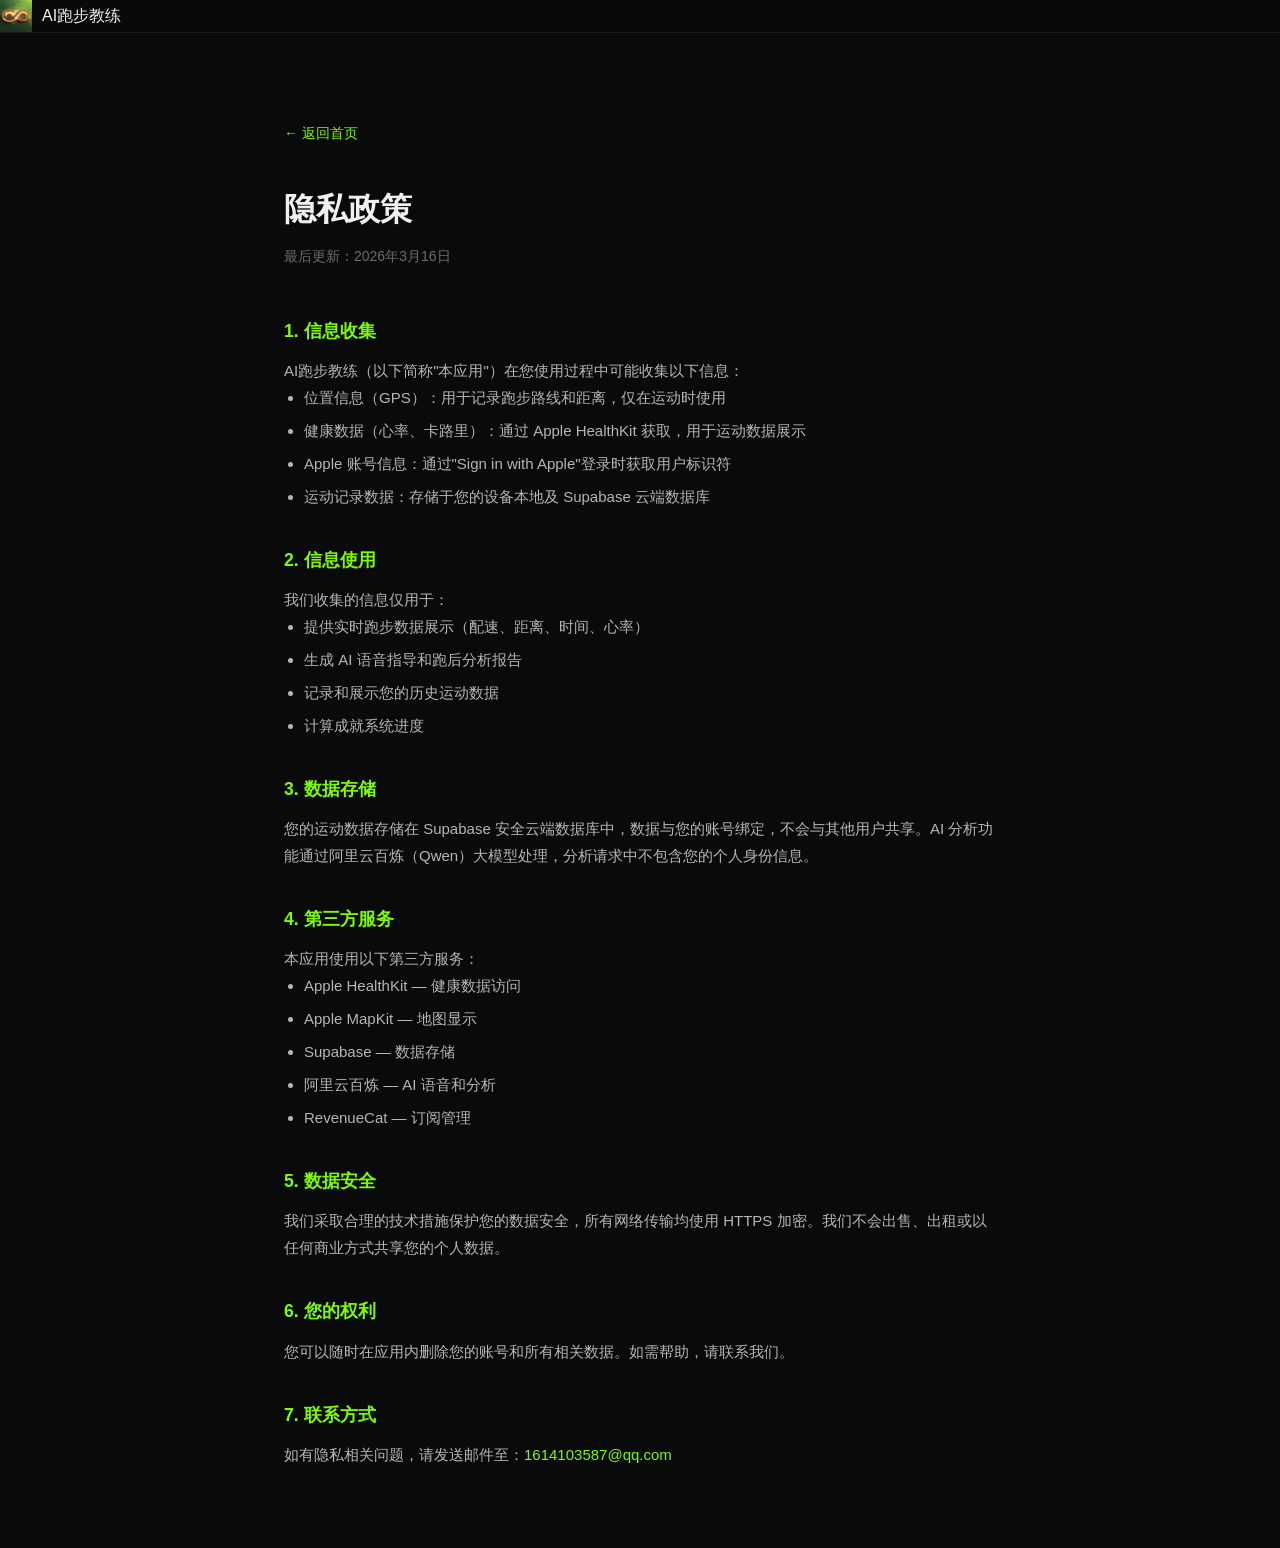
==== website/privacy.html @ d1427dce "新增隐私政策和使用条款页面 Co-Authored-By: Claude Sonnet 4.6 <noreply@anthropic.com>" ====
<!DOCTYPE html>
<html lang="zh-Hans">
<head>
  <meta charset="UTF-8">
  <meta name="viewport" content="width=device-width, initial-scale=1.0">
  <title>隐私政策 — AI跑步教练</title>
  <link rel="stylesheet" href="style.css">
  <style>
    .legal-page { max-width: 760px; margin: 0 auto; padding: 120px 24px 80px; }
    .legal-page h1 { font-size: 2rem; margin-bottom: 8px; }
    .legal-page .updated { color: rgba(255,255,255,0.4); font-size: 14px; margin-bottom: 48px; }
    .legal-page h2 { font-size: 1.1rem; margin: 36px 0 12px; color: #7CFC00; }
    .legal-page p, .legal-page li { color: rgba(255,255,255,0.7); line-height: 1.8; font-size: 15px; }
    .legal-page ul { padding-left: 20px; }
    .legal-page li { margin-bottom: 6px; }
    .back-link { display: inline-flex; align-items: center; gap: 6px; color: #7CFC00; text-decoration: none; font-size: 14px; margin-bottom: 40px; }
  </style>
</head>
<body>
  <nav class="navbar">
    <div class="nav-container">
      <a href="index.html" class="nav-logo">
        <img src="images/app-icon.png" alt="AI跑步教练" width="32" height="32">
        <span>AI跑步教练</span>
      </a>
    </div>
  </nav>

  <div class="legal-page">
    <a href="index.html" class="back-link">← 返回首页</a>
    <h1>隐私政策</h1>
    <p class="updated">最后更新：2026年3月16日</p>

    <h2>1. 信息收集</h2>
    <p>AI跑步教练（以下简称"本应用"）在您使用过程中可能收集以下信息：</p>
    <ul>
      <li>位置信息（GPS）：用于记录跑步路线和距离，仅在运动时使用</li>
      <li>健康数据（心率、卡路里）：通过 Apple HealthKit 获取，用于运动数据展示</li>
      <li>Apple 账号信息：通过"Sign in with Apple"登录时获取用户标识符</li>
      <li>运动记录数据：存储于您的设备本地及 Supabase 云端数据库</li>
    </ul>

    <h2>2. 信息使用</h2>
    <p>我们收集的信息仅用于：</p>
    <ul>
      <li>提供实时跑步数据展示（配速、距离、时间、心率）</li>
      <li>生成 AI 语音指导和跑后分析报告</li>
      <li>记录和展示您的历史运动数据</li>
      <li>计算成就系统进度</li>
    </ul>

    <h2>3. 数据存储</h2>
    <p>您的运动数据存储在 Supabase 安全云端数据库中，数据与您的账号绑定，不会与其他用户共享。AI 分析功能通过阿里云百炼（Qwen）大模型处理，分析请求中不包含您的个人身份信息。</p>

    <h2>4. 第三方服务</h2>
    <p>本应用使用以下第三方服务：</p>
    <ul>
      <li>Apple HealthKit — 健康数据访问</li>
      <li>Apple MapKit — 地图显示</li>
      <li>Supabase — 数据存储</li>
      <li>阿里云百炼 — AI 语音和分析</li>
      <li>RevenueCat — 订阅管理</li>
    </ul>

    <h2>5. 数据安全</h2>
    <p>我们采取合理的技术措施保护您的数据安全，所有网络传输均使用 HTTPS 加密。我们不会出售、出租或以任何商业方式共享您的个人数据。</p>

    <h2>6. 您的权利</h2>
    <p>您可以随时在应用内删除您的账号和所有相关数据。如需帮助，请联系我们。</p>

    <h2>7. 联系方式</h2>
    <p>如有隐私相关问题，请发送邮件至：<a href="mailto:1614103587@qq.com" style="color:#7CFC00;">1614103587@qq.com</a></p>
  </div>
</body>
</html>
---- website/style.css ----
/* ===== 全局重置 ===== */
*, *::before, *::after { box-sizing: border-box; margin: 0; padding: 0; }

:root {
  --orange: #FF6B35;
  --orange-light: #FF8C5A;
  --bg: #0A0A0A;
  --bg2: #111111;
  --bg3: #1A1A1A;
  --border: rgba(255,255,255,0.08);
  --text: #F0F0F0;
  --text-sub: #888;
  --radius: 16px;
  --radius-sm: 10px;
}

html { scroll-behavior: smooth; }

body {
  font-family: -apple-system, BlinkMacSystemFont, "PingFang SC", "Helvetica Neue", sans-serif;
  background: var(--bg);
  color: var(--text);
  line-height: 1.6;
  overflow-x: hidden;
}

a { text-decoration: none; color: inherit; }
img { max-width: 100%; display: block; }

/* ===== 导航栏 ===== */
.navbar {
  position: fixed;
  top: 0; left: 0; right: 0;
  z-index: 100;
  background: rgba(10,10,10,0.85);
  backdrop-filter: blur(12px);
  -webkit-backdrop-filter: blur(12px);
  border-bottom: 1px solid var(--border);
}
.nav-inner {
  max-width: 1100px;
  margin: 0 auto;
  padding: 0 24px;
  height: 60px;
  display: flex;
  align-items: center;
  justify-content: space-between;
}
.nav-logo { display: flex; align-items: center; gap: 10px; }
.nav-icon { width: 32px; height: 32px; border-radius: 8px; }
.nav-title { font-size: 17px; font-weight: 600; }
.nav-actions { display: flex; align-items: center; gap: 12px; }

.lang-toggle {
  background: var(--bg3);
  border: 1px solid var(--border);
  color: var(--text-sub);
  padding: 5px 12px;
  border-radius: 20px;
  font-size: 13px;
  cursor: pointer;
  transition: all 0.2s;
}
.lang-toggle:hover { border-color: var(--orange); color: var(--orange); }

.btn-nav {
  background: var(--orange);
  color: white;
  padding: 8px 18px;
  border-radius: 20px;
  font-size: 14px;
  font-weight: 600;
  transition: background 0.2s;
}
.btn-nav:hover { background: var(--orange-light); }

/* ===== Hero ===== */
.hero {
  min-height: 100vh;
  padding: 100px 24px 60px;
  max-width: 1100px;
  margin: 0 auto;
  display: flex;
  align-items: center;
  gap: 60px;
}
.hero-content { flex: 1; }
.hero-visual { flex: 0 0 320px; display: flex; justify-content: center; }

.hero-badge {
  display: inline-block;
  background: rgba(255,107,53,0.15);
  border: 1px solid rgba(255,107,53,0.3);
  color: var(--orange);
  padding: 5px 14px;
  border-radius: 20px;
  font-size: 13px;
  font-weight: 600;
  margin-bottom: 20px;
}
.hero-title {
  font-size: clamp(36px, 5vw, 58px);
  font-weight: 700;
  line-height: 1.15;
  margin-bottom: 20px;
  letter-spacing: -0.5px;
}
.gradient-text {
  background: linear-gradient(135deg, var(--orange), #FF3CAC);
  -webkit-background-clip: text;
  -webkit-text-fill-color: transparent;
  background-clip: text;
}
.hero-sub {
  font-size: 17px;
  color: var(--text-sub);
  margin-bottom: 36px;
  line-height: 1.7;
}
.hero-buttons { margin-bottom: 24px; }

.btn-appstore {
  display: inline-flex;
  align-items: center;
  gap: 12px;
  background: #000;
  border: 1.5px solid rgba(255,255,255,0.2);
  color: white;
  padding: 12px 22px;
  border-radius: 12px;
  transition: all 0.2s;
}
.btn-appstore:hover { border-color: rgba(255,255,255,0.5); transform: translateY(-1px); }
.btn-small { font-size: 11px; opacity: 0.8; }
.btn-large { font-size: 18px; font-weight: 600; line-height: 1.2; }

.hero-rating { font-size: 14px; color: var(--text-sub); }
.stars { color: #FFD700; margin-right: 6px; }

/* Phone Mockup */
.phone-mockup {
  width: 280px;
  height: 580px;
  background: #1C1C1E;
  border-radius: 46px;
  border: 8px solid #2C2C2E;
  box-shadow: 0 40px 80px rgba(0,0,0,0.6), 0 0 0 1px rgba(255,255,255,0.05);
  overflow: hidden;
  position: relative;
}
.phone-screen { width: 100%; height: 100%; overflow: hidden; }
.phone-screen .screenshot { width: 100%; height: 100%; object-fit: cover; }

/* 无截图时的占位 */
.phone-screen:not(:has(img[src*="screenshot"])) {
  background: linear-gradient(160deg, #1A1A2E, #16213E, #0F3460);
  display: flex;
  align-items: center;
  justify-content: center;
}

/* ===== Section 公共 ===== */
.section-inner {
  max-width: 1100px;
  margin: 0 auto;
  padding: 0 24px;
}
.section-title {
  font-size: clamp(26px, 3.5vw, 38px);
  font-weight: 700;
  text-align: center;
  margin-bottom: 10px;
}
.section-sub {
  text-align: center;
  color: var(--text-sub);
  font-size: 16px;
  margin-bottom: 56px;
}

/* ===== 功能卡片 ===== */
.features {
  padding: 100px 0;
  background: var(--bg2);
}
.features-grid {
  display: grid;
  grid-template-columns: repeat(auto-fit, minmax(300px, 1fr));
  gap: 20px;
}
.feature-card {
  background: var(--bg3);
  border: 1px solid var(--border);
  border-radius: var(--radius);
  padding: 32px 28px;
  transition: border-color 0.2s, transform 0.2s;
}
.feature-card:hover { border-color: rgba(255,107,53,0.3); transform: translateY(-3px); }
.feature-icon { font-size: 36px; margin-bottom: 16px; }
.feature-card h3 { font-size: 18px; font-weight: 600; margin-bottom: 10px; }
.feature-card p { color: var(--text-sub); font-size: 15px; line-height: 1.65; }

/* ===== 语音演示 ===== */
.voice-demo {
  padding: 100px 0;
  background: var(--bg);
}
.voice-bubbles {
  max-width: 680px;
  margin: 0 auto;
  display: flex;
  flex-direction: column;
  gap: 20px;
}
.bubble {
  padding: 18px 22px;
  border-radius: var(--radius);
  max-width: 82%;
  position: relative;
}
.bubble-left {
  align-self: flex-start;
  background: var(--bg3);
  border: 1px solid var(--border);
  border-bottom-left-radius: 4px;
}
.bubble-right {
  align-self: flex-end;
  background: linear-gradient(135deg, rgba(255,107,53,0.15), rgba(255,60,172,0.1));
  border: 1px solid rgba(255,107,53,0.2);
  border-bottom-right-radius: 4px;
}
.bubble-time {
  font-size: 11px;
  font-weight: 600;
  color: var(--orange);
  text-transform: uppercase;
  letter-spacing: 0.5px;
  margin-bottom: 6px;
}
.bubble-text { font-size: 15px; line-height: 1.6; }

/* ===== 订阅定价 ===== */
.pricing {
  padding: 100px 0;
  background: var(--bg2);
}
.pricing-grid {
  display: grid;
  grid-template-columns: repeat(auto-fit, minmax(280px, 1fr));
  gap: 20px;
  align-items: start;
  margin-bottom: 24px;
}
.pricing-card {
  background: var(--bg3);
  border: 1px solid var(--border);
  border-radius: var(--radius);
  padding: 32px 28px;
  position: relative;
  transition: transform 0.2s;
}
.pricing-card:hover { transform: translateY(-3px); }
.pricing-featured {
  border-color: var(--orange);
  box-shadow: 0 0 40px rgba(255,107,53,0.12);
  transform: scale(1.02);
}
.pricing-featured:hover { transform: scale(1.02) translateY(-3px); }

.plan-badge {
  position: absolute;
  top: -13px;
  left: 50%;
  transform: translateX(-50%);
  background: var(--orange);
  color: white;
  font-size: 12px;
  font-weight: 700;
  padding: 4px 16px;
  border-radius: 20px;
  white-space: nowrap;
}
.plan-name { font-size: 14px; font-weight: 600; color: var(--text-sub); margin-bottom: 12px; }
.plan-price { margin-bottom: 6px; }
.price-original {
  font-size: 14px;
  color: var(--text-sub);
  text-decoration: line-through;
  margin-right: 6px;
}
.price-num { font-size: 40px; font-weight: 700; }
.price-period { font-size: 14px; color: var(--text-sub); }
.price-note { font-size: 13px; color: var(--orange); margin-bottom: 24px; }

.plan-features { list-style: none; margin-bottom: 28px; }
.plan-features li { font-size: 14px; padding: 7px 0; border-bottom: 1px solid var(--border); }
.plan-features li:last-child { border-bottom: none; }
.plan-features li.yes { color: var(--text); }
.plan-features li.no { color: var(--text-sub); }

.btn-plan {
  display: block;
  text-align: center;
  padding: 13px;
  border-radius: var(--radius-sm);
  font-size: 15px;
  font-weight: 600;
  transition: all 0.2s;
}
.btn-pro {
  background: var(--orange);
  color: white;
}
.btn-pro:hover { background: var(--orange-light); }
.btn-free {
  background: transparent;
  border: 1.5px solid var(--border);
  color: var(--text);
}
.btn-free:hover { border-color: rgba(255,255,255,0.3); }

.pricing-note { text-align: center; font-size: 13px; color: var(--text-sub); }

/* ===== CTA ===== */
.cta {
  padding: 120px 24px;
  text-align: center;
  background: radial-gradient(ellipse at center, rgba(255,107,53,0.08) 0%, transparent 70%);
}
.cta h2 { font-size: clamp(28px, 4vw, 44px); font-weight: 700; margin-bottom: 14px; }
.cta p { font-size: 17px; color: var(--text-sub); margin-bottom: 36px; }
.btn-appstore-large { padding: 16px 28px; }
.btn-appstore-large .btn-large { font-size: 22px; }

/* ===== 页脚 ===== */
.footer {
  padding: 40px 24px;
  border-top: 1px solid var(--border);
  background: var(--bg);
}
.footer-inner {
  max-width: 1100px;
  margin: 0 auto;
  display: flex;
  align-items: center;
  justify-content: space-between;
  flex-wrap: wrap;
  gap: 16px;
}
.footer-brand {
  display: flex;
  align-items: center;
  gap: 8px;
  font-weight: 600;
  font-size: 15px;
}
.footer-icon { width: 28px; height: 28px; border-radius: 6px; }
.footer-links { display: flex; gap: 24px; }
.footer-links a { font-size: 14px; color: var(--text-sub); transition: color 0.2s; }
.footer-links a:hover { color: var(--text); }
.footer-copy { font-size: 13px; color: var(--text-sub); width: 100%; text-align: center; margin-top: 4px; }

/* ===== 滚动动画 ===== */
.reveal {
  opacity: 0;
  transform: translateY(24px);
  transition: opacity 0.6s ease, transform 0.6s ease;
}
.reveal.visible {
  opacity: 1;
  transform: none;
}

/* ===== 响应式 ===== */
@media (max-width: 768px) {
  .hero {
    flex-direction: column;
    text-align: center;
    padding-top: 80px;
    gap: 40px;
  }
  .hero-visual { order: -1; }
  .phone-mockup { width: 220px; height: 450px; }
  .hero-buttons { display: flex; justify-content: center; }
  .features-grid { grid-template-columns: 1fr; }
  .pricing-grid { grid-template-columns: 1fr; }
  .pricing-featured { transform: none; }
  .footer-inner { flex-direction: column; align-items: flex-start; }
  .footer-links { flex-wrap: wrap; gap: 16px; }
}

@media (max-width: 480px) {
  .hero-title { font-size: 32px; }
  .nav-title { display: none; }
}
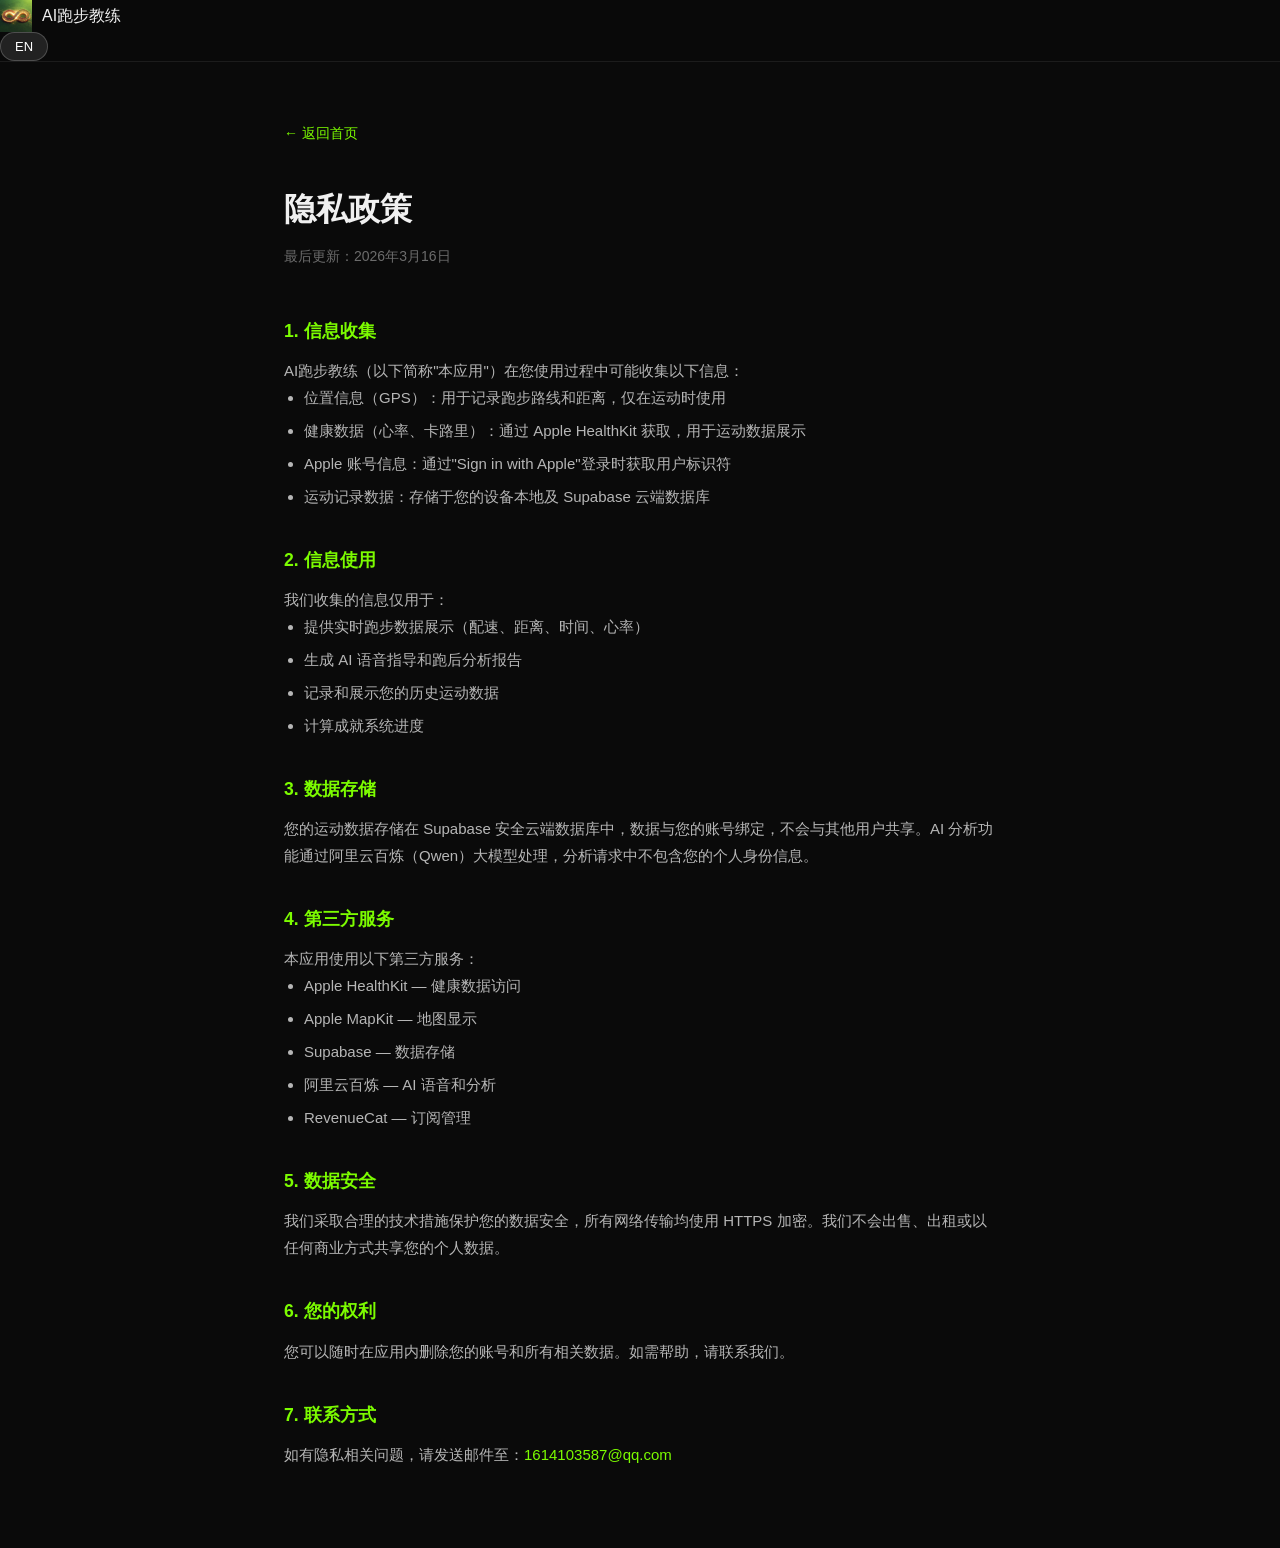
==== commit c170e755: "隐私政策/使用条款支持中英双语，主页链接传递语言参数 Co-Authored-By: Claude Sonnet 4.6 <noreply@anthropic.com>" ====
--- a/website/privacy.html
+++ b/website/privacy.html
@@ -14,6 +14,7 @@
     .legal-page ul { padding-left: 20px; }
     .legal-page li { margin-bottom: 6px; }
     .back-link { display: inline-flex; align-items: center; gap: 6px; color: #7CFC00; text-decoration: none; font-size: 14px; margin-bottom: 40px; }
+    .lang-btn { background: rgba(255,255,255,0.1); border: 1px solid rgba(255,255,255,0.2); color: #fff; padding: 6px 14px; border-radius: 20px; cursor: pointer; font-size: 13px; }
   </style>
 </head>
 <body>
@@ -21,55 +22,115 @@
     <div class="nav-container">
       <a href="index.html" class="nav-logo">
         <img src="images/app-icon.png" alt="AI跑步教练" width="32" height="32">
-        <span>AI跑步教练</span>
+        <span id="navTitle">AI跑步教练</span>
       </a>
+      <button class="lang-btn" id="langToggle" onclick="toggleLang()">EN</button>
     </div>
   </nav>
 
   <div class="legal-page">
-    <a href="index.html" class="back-link">← 返回首页</a>
-    <h1>隐私政策</h1>
-    <p class="updated">最后更新：2026年3月16日</p>
+    <a href="index.html" class="back-link" id="backLink">← 返回首页</a>
 
-    <h2>1. 信息收集</h2>
-    <p>AI跑步教练（以下简称"本应用"）在您使用过程中可能收集以下信息：</p>
-    <ul>
-      <li>位置信息（GPS）：用于记录跑步路线和距离，仅在运动时使用</li>
-      <li>健康数据（心率、卡路里）：通过 Apple HealthKit 获取，用于运动数据展示</li>
-      <li>Apple 账号信息：通过"Sign in with Apple"登录时获取用户标识符</li>
-      <li>运动记录数据：存储于您的设备本地及 Supabase 云端数据库</li>
-    </ul>
+    <!-- 中文内容 -->
+    <div id="contentZh">
+      <h1>隐私政策</h1>
+      <p class="updated">最后更新：2026年3月16日</p>
+      <h2>1. 信息收集</h2>
+      <p>AI跑步教练（以下简称"本应用"）在您使用过程中可能收集以下信息：</p>
+      <ul>
+        <li>位置信息（GPS）：用于记录跑步路线和距离，仅在运动时使用</li>
+        <li>健康数据（心率、卡路里）：通过 Apple HealthKit 获取，用于运动数据展示</li>
+        <li>Apple 账号信息：通过"Sign in with Apple"登录时获取用户标识符</li>
+        <li>运动记录数据：存储于您的设备本地及 Supabase 云端数据库</li>
+      </ul>
+      <h2>2. 信息使用</h2>
+      <p>我们收集的信息仅用于：</p>
+      <ul>
+        <li>提供实时跑步数据展示（配速、距离、时间、心率）</li>
+        <li>生成 AI 语音指导和跑后分析报告</li>
+        <li>记录和展示您的历史运动数据</li>
+        <li>计算成就系统进度</li>
+      </ul>
+      <h2>3. 数据存储</h2>
+      <p>您的运动数据存储在 Supabase 安全云端数据库中，数据与您的账号绑定，不会与其他用户共享。AI 分析功能通过阿里云百炼（Qwen）大模型处理，分析请求中不包含您的个人身份信息。</p>
+      <h2>4. 第三方服务</h2>
+      <p>本应用使用以下第三方服务：</p>
+      <ul>
+        <li>Apple HealthKit — 健康数据访问</li>
+        <li>Apple MapKit — 地图显示</li>
+        <li>Supabase — 数据存储</li>
+        <li>阿里云百炼 — AI 语音和分析</li>
+        <li>RevenueCat — 订阅管理</li>
+      </ul>
+      <h2>5. 数据安全</h2>
+      <p>我们采取合理的技术措施保护您的数据安全，所有网络传输均使用 HTTPS 加密。我们不会出售、出租或以任何商业方式共享您的个人数据。</p>
+      <h2>6. 您的权利</h2>
+      <p>您可以随时在应用内删除您的账号和所有相关数据。如需帮助，请联系我们。</p>
+      <h2>7. 联系方式</h2>
+      <p>如有隐私相关问题，请发送邮件至：<a href="mailto:1614103587@qq.com" style="color:#7CFC00;">1614103587@qq.com</a></p>
+    </div>
 
-    <h2>2. 信息使用</h2>
-    <p>我们收集的信息仅用于：</p>
-    <ul>
-      <li>提供实时跑步数据展示（配速、距离、时间、心率）</li>
-      <li>生成 AI 语音指导和跑后分析报告</li>
-      <li>记录和展示您的历史运动数据</li>
-      <li>计算成就系统进度</li>
-    </ul>
+    <!-- 英文内容 -->
+    <div id="contentEn" style="display:none">
+      <h1>Privacy Policy</h1>
+      <p class="updated">Last updated: March 16, 2026</p>
+      <h2>1. Information We Collect</h2>
+      <p>AI Running Coach ("the App") may collect the following information during use:</p>
+      <ul>
+        <li>Location data (GPS): used to track running routes and distance, only during workouts</li>
+        <li>Health data (heart rate, calories): accessed via Apple HealthKit for workout display</li>
+        <li>Apple account identifier: obtained when signing in with Apple</li>
+        <li>Workout records: stored locally on your device and in our Supabase cloud database</li>
+      </ul>
+      <h2>2. How We Use Your Information</h2>
+      <p>Collected information is used solely to:</p>
+      <ul>
+        <li>Display real-time running metrics (pace, distance, time, heart rate)</li>
+        <li>Generate AI voice coaching and post-run analysis reports</li>
+        <li>Store and display your workout history</li>
+        <li>Track achievement progress</li>
+      </ul>
+      <h2>3. Data Storage</h2>
+      <p>Your workout data is stored in Supabase's secure cloud database, linked to your account and never shared with other users. AI analysis is processed by Alibaba Cloud Qwen and does not include personally identifiable information.</p>
+      <h2>4. Third-Party Services</h2>
+      <p>The App uses the following third-party services:</p>
+      <ul>
+        <li>Apple HealthKit — health data access</li>
+        <li>Apple MapKit — map display</li>
+        <li>Supabase — data storage</li>
+        <li>Alibaba Cloud Qwen — AI voice and analysis</li>
+        <li>RevenueCat — subscription management</li>
+      </ul>
+      <h2>5. Data Security</h2>
+      <p>We employ reasonable technical measures to protect your data. All network transmissions use HTTPS encryption. We do not sell, rent, or share your personal data for commercial purposes.</p>
+      <h2>6. Your Rights</h2>
+      <p>You may delete your account and all associated data at any time within the App. Contact us if you need assistance.</p>
+      <h2>7. Contact</h2>
+      <p>For privacy-related questions, email us at: <a href="mailto:1614103587@qq.com" style="color:#7CFC00;">1614103587@qq.com</a></p>
+    </div>
+  </div>
 
-    <h2>3. 数据存储</h2>
-    <p>您的运动数据存储在 Supabase 安全云端数据库中，数据与您的账号绑定，不会与其他用户共享。AI 分析功能通过阿里云百炼（Qwen）大模型处理，分析请求中不包含您的个人身份信息。</p>
+  <script>
+    const params = new URLSearchParams(location.search);
+    let lang = params.get('lang') === 'en' ? 'en' : 'zh';
 
-    <h2>4. 第三方服务</h2>
-    <p>本应用使用以下第三方服务：</p>
-    <ul>
-      <li>Apple HealthKit — 健康数据访问</li>
-      <li>Apple MapKit — 地图显示</li>
-      <li>Supabase — 数据存储</li>
-      <li>阿里云百炼 — AI 语音和分析</li>
-      <li>RevenueCat — 订阅管理</li>
-    </ul>
+    function applyLang() {
+      const isEn = lang === 'en';
+      document.getElementById('contentZh').style.display = isEn ? 'none' : 'block';
+      document.getElementById('contentEn').style.display = isEn ? 'block' : 'none';
+      document.getElementById('langToggle').textContent = isEn ? '中' : 'EN';
+      document.getElementById('backLink').textContent = isEn ? '← Back to Home' : '← 返回首页';
+      document.getElementById('navTitle').textContent = isEn ? 'AI Running Coach' : 'AI跑步教练';
+      document.title = isEn ? 'Privacy Policy — AI Running Coach' : '隐私政策 — AI跑步教练';
+      document.documentElement.lang = isEn ? 'en' : 'zh-Hans';
+    }
 
-    <h2>5. 数据安全</h2>
-    <p>我们采取合理的技术措施保护您的数据安全，所有网络传输均使用 HTTPS 加密。我们不会出售、出租或以任何商业方式共享您的个人数据。</p>
+    function toggleLang() {
+      lang = lang === 'zh' ? 'en' : 'zh';
+      applyLang();
+    }
 
-    <h2>6. 您的权利</h2>
-    <p>您可以随时在应用内删除您的账号和所有相关数据。如需帮助，请联系我们。</p>
-
-    <h2>7. 联系方式</h2>
-    <p>如有隐私相关问题，请发送邮件至：<a href="mailto:1614103587@qq.com" style="color:#7CFC00;">1614103587@qq.com</a></p>
-  </div>
+    applyLang();
+  </script>
 </body>
 </html>
